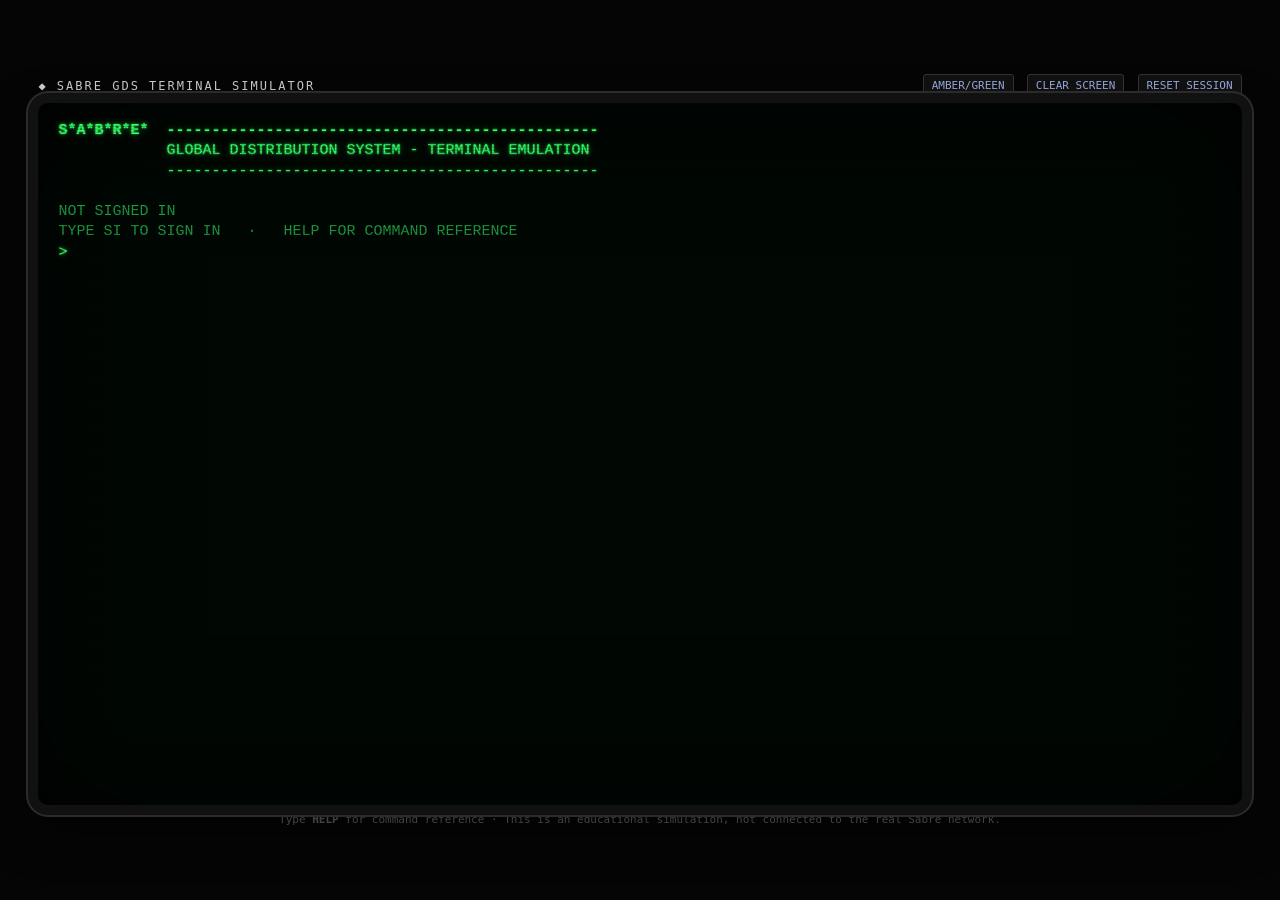
==== index.html @ 2cba6221 "created GDS project" ====
<!DOCTYPE html>
<html lang="en">
<head>
<meta charset="UTF-8">
<title>SABRE GDS Terminal Simulator</title>
<link rel="stylesheet" href="style.css">
</head>
<body>
<div id="shell">
  <div id="bar">
    <span class="title">◆ SABRE GDS TERMINAL SIMULATOR</span>
    <span>
      <button id="btnAmber">AMBER/GREEN</button>
      <button id="btnClear">CLEAR SCREEN</button>
      <button id="btnReset">RESET SESSION</button>
    </span>
  </div>
  <div id="crt">
    <div id="screen">
      <div id="output"></div>
      <div id="inputrow">
        <span id="prompt">&gt;</span>
        <input id="cmdline" type="text" autocomplete="off" autocapitalize="off" spellcheck="false" />
      </div>
    </div>
  </div>
  <div id="hint">Type <b>HELP</b> for command reference · This is an educational simulation, not connected to the real Sabre network.</div>
</div>

<script src="script.js"></script>
</body>
</html>
---- style.css ----
:root{
  --fg: #33ff66;
  --fg-dim: #1c9e42;
  --bg: #000804;
  --glow: 0 0 2px rgba(51,255,102,.9), 0 0 6px rgba(51,255,102,.5);
}
*{box-sizing:border-box;}
html,body{
  height:100%; margin:0; padding:0;
  background:#050505;
  font-family: 'Courier New', 'IBM Plex Mono', Consolas, monospace;
}
#shell{
  --panel-w: min(1400px, 94vw);
  display:flex; flex-direction:column; align-items:center;
  justify-content:center; height:100%; padding:18px;
}
#bar{
  width:100%; max-width:var(--panel-w);
  display:flex; align-items:center; justify-content:space-between;
  color:#888; font-size:12px; margin-bottom:6px;
  font-family: Consolas, monospace;
}
#bar .title{color:#ccc; letter-spacing:2px;}
#bar button{
  background:#111; color:#9ad; border:1px solid #333; border-radius:3px;
  font-size:11px; padding:4px 8px; margin-left:6px; cursor:pointer;
  font-family:inherit;
}
#bar button:hover{background:#1a1a1a;}
#crt{
  width:100%; max-width:var(--panel-w); height:min(78vh, 860px); min-height:420px;
  background: var(--bg);
  border-radius: 10px;
  box-shadow: 0 0 0 10px #111, 0 0 0 12px #2b2b2b, 0 20px 50px rgba(0,0,0,.6);
  position:relative; overflow:hidden;
}
#crt.amber{ --fg:#ffb000; --fg-dim:#a06a00; --glow: 0 0 2px rgba(255,176,0,.9), 0 0 6px rgba(255,176,0,.5); }
#crt::after{
  content:""; position:absolute; inset:0; pointer-events:none;
  background: repeating-linear-gradient(
    to bottom, rgba(0,0,0,0) 0px, rgba(0,0,0,0) 1px,
    rgba(0,0,0,.18) 2px, rgba(0,0,0,.18) 3px
  );
  mix-blend-mode:multiply;
}
#crt::before{
  content:""; position:absolute; inset:0; pointer-events:none;
  box-shadow: inset 0 0 60px rgba(0,0,0,.65), inset 0 0 140px rgba(0,0,0,.5);
  border-radius:10px;
}
#screen{
  position:absolute; inset:0; padding:18px 20px;
  overflow-y:auto; overflow-x:hidden;
  color:var(--fg); text-shadow: var(--glow);
  font-size:15px; line-height:1.35;
}
#screen::-webkit-scrollbar{ width:8px; }
#screen::-webkit-scrollbar-thumb{ background:#143; border-radius:4px; }
.line{ white-space:pre-wrap; word-break:break-word; min-height:1.35em; }
.line.dim{ color:var(--fg-dim); text-shadow:none; }
.line.echo{ color:var(--fg); opacity:.85; }
.line.err{ color:#ff5555; text-shadow:0 0 4px rgba(255,80,80,.6); }
.line.hd{ color:var(--fg); font-weight:bold; }
#inputrow{ display:flex; align-items:center; }
#prompt{ color:var(--fg); margin-right:6px; text-shadow:var(--glow); }
#cmdline{
  flex:1; background:transparent; border:none; outline:none;
  color:var(--fg); text-shadow:var(--glow);
  font-family:inherit; font-size:15px; caret-color:var(--fg);
}
#hint{
  width:100%; max-width:var(--panel-w); color:#666; font-size:11px; margin-top:8px;
  font-family:Consolas,monospace; text-align:center;
}
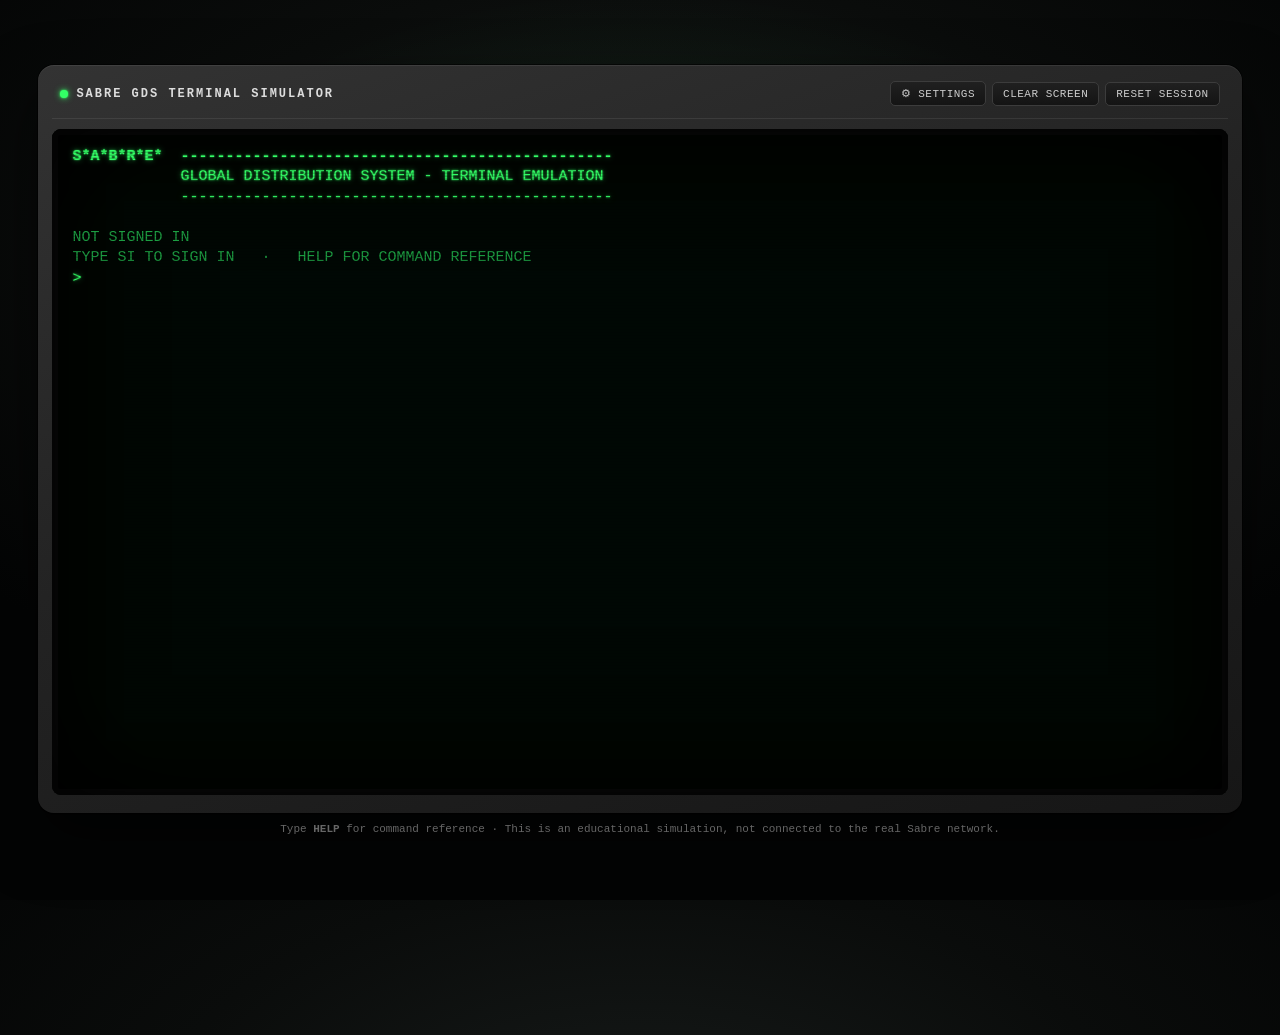
==== commit 4df10f00: "Redesign UI shell and replace color toggle with settings panel Unify the top bar and screen into a s" ====
--- a/index.html
+++ b/index.html
@@ -6,25 +6,76 @@
 <link rel="stylesheet" href="style.css">
 </head>
 <body>
-<div id="shell">
-  <div id="bar">
-    <span class="title">◆ SABRE GDS TERMINAL SIMULATOR</span>
-    <span>
-      <button id="btnAmber">AMBER/GREEN</button>
-      <button id="btnClear">CLEAR SCREEN</button>
-      <button id="btnReset">RESET SESSION</button>
-    </span>
-  </div>
-  <div id="crt">
-    <div id="screen">
-      <div id="output"></div>
-      <div id="inputrow">
-        <span id="prompt">&gt;</span>
-        <input id="cmdline" type="text" autocomplete="off" autocapitalize="off" spellcheck="false" />
+<div id="shell" data-theme="green" data-glow="med" data-fontsize="md">
+  <div id="housing">
+    <div id="bar">
+      <span class="title"><span class="led"></span> SABRE GDS TERMINAL SIMULATOR</span>
+      <span class="toolbtns">
+        <button id="btnSettings" title="Display settings">&#9881; SETTINGS</button>
+        <button id="btnClear">CLEAR SCREEN</button>
+        <button id="btnReset">RESET SESSION</button>
+      </span>
+    </div>
+    <div id="crt">
+      <div id="screen">
+        <div id="output"></div>
+        <div id="inputrow">
+          <span id="prompt">&gt;</span>
+          <input id="cmdline" type="text" autocomplete="off" autocapitalize="off" spellcheck="false" />
+        </div>
       </div>
     </div>
   </div>
-  <div id="hint">Type <b>HELP</b> for command reference · This is an educational simulation, not connected to the real Sabre network.</div>
+  <div id="hint">Type <b>HELP</b> for command reference &middot; This is an educational simulation, not connected to the real Sabre network.</div>
+</div>
+
+<div id="settingsPanel" class="panel hidden" role="dialog" aria-label="Display settings">
+  <div class="panel-head">
+    <span>DISPLAY SETTINGS</span>
+    <button id="btnCloseSettings" class="iconbtn" aria-label="Close settings">&#10005;</button>
+  </div>
+  <div class="panel-body">
+    <div class="setting-group">
+      <label>COLOR THEME</label>
+      <div class="swatches" id="themeSwatches">
+        <button class="swatch" data-theme="green" style="--sw:#33ff66">GREEN</button>
+        <button class="swatch" data-theme="amber" style="--sw:#ffb000">AMBER</button>
+        <button class="swatch" data-theme="ice" style="--sw:#5fe1ff">ICE</button>
+        <button class="swatch" data-theme="paper" style="--sw:#e8e8e8">PAPER</button>
+      </div>
+    </div>
+    <div class="setting-group">
+      <label>SCANLINES</label>
+      <div class="segmented" data-setting="scanlines">
+        <button data-value="on">ON</button>
+        <button data-value="off">OFF</button>
+      </div>
+    </div>
+    <div class="setting-group">
+      <label>SCREEN GLOW</label>
+      <div class="segmented" data-setting="glow">
+        <button data-value="off">OFF</button>
+        <button data-value="low">LOW</button>
+        <button data-value="med">MED</button>
+        <button data-value="high">HIGH</button>
+      </div>
+    </div>
+    <div class="setting-group">
+      <label>SCREEN CURVATURE</label>
+      <div class="segmented" data-setting="vignette">
+        <button data-value="on">ON</button>
+        <button data-value="off">OFF</button>
+      </div>
+    </div>
+    <div class="setting-group">
+      <label>TEXT SIZE</label>
+      <div class="segmented" data-setting="fontSize">
+        <button data-value="sm">S</button>
+        <button data-value="md">M</button>
+        <button data-value="lg">L</button>
+      </div>
+    </div>
+  </div>
 </div>
 
 <script src="script.js"></script>
--- a/style.css
+++ b/style.css
@@ -1,41 +1,107 @@
 :root{
-  --fg: #33ff66;
-  --fg-dim: #1c9e42;
-  --bg: #000804;
-  --glow: 0 0 2px rgba(51,255,102,.9), 0 0 6px rgba(51,255,102,.5);
+  --panel-w: min(1400px, 94vw);
 }
 *{box-sizing:border-box;}
 html,body{
   height:100%; margin:0; padding:0;
-  background:#050505;
   font-family: 'Courier New', 'IBM Plex Mono', Consolas, monospace;
 }
+body{
+  background:
+    radial-gradient(ellipse 70% 55% at 50% 28%, #171b1a 0%, #0a0c0b 55%, #030404 100%);
+  min-height:100%;
+}
+
+/* ---------- theme tokens ---------- */
+#shell[data-theme="green"]{ --fg:#33ff66; --fg-dim:#1c9e42; --fg-rgb:51,255,102; }
+#shell[data-theme="amber"]{ --fg:#ffb000; --fg-dim:#a06a00; --fg-rgb:255,176,0; }
+#shell[data-theme="ice"]  { --fg:#5fe1ff; --fg-dim:#2a7f96; --fg-rgb:95,225,255; }
+#shell[data-theme="paper"]{ --fg:#eaeaea; --fg-dim:#8a8a8a; --fg-rgb:234,234,234; }
+
+/* glow intensity */
+#shell[data-glow="off"]{ --glow: none; }
+#shell[data-glow="low"]{ --glow: 0 0 1px rgba(var(--fg-rgb),.7); }
+#shell[data-glow="med"]{ --glow: 0 0 2px rgba(var(--fg-rgb),.9), 0 0 6px rgba(var(--fg-rgb),.5); }
+#shell[data-glow="high"]{ --glow: 0 0 3px rgba(var(--fg-rgb),1), 0 0 10px rgba(var(--fg-rgb),.7), 0 0 18px rgba(var(--fg-rgb),.35); }
+
+/* ---------- page shell ---------- */
 #shell{
-  --panel-w: min(1400px, 94vw);
+  position:relative;
   display:flex; flex-direction:column; align-items:center;
-  justify-content:center; height:100%; padding:18px;
-}
+  justify-content:center; min-height:100%; padding:32px 18px;
+}
+#shell::before{
+  content:""; position:absolute; inset:-15% -5%; z-index:0; pointer-events:none;
+  background: radial-gradient(ellipse 55% 42% at 50% 40%, rgba(var(--fg-rgb),.10), rgba(var(--fg-rgb),0) 70%);
+  transition: background .5s ease;
+}
+
+/* ---------- housing (unifies bar + screen into one appliance) ---------- */
+#housing{
+  position:relative; z-index:1;
+  width:100%; max-width:var(--panel-w);
+  background: linear-gradient(160deg, #333 0%, #232323 45%, #161616 100%);
+  border-radius:16px;
+  padding:14px 14px 18px;
+  box-shadow:
+    0 1px 0 rgba(255,255,255,.07) inset,
+    0 0 0 1px rgba(0,0,0,.6),
+    0 25px 60px rgba(0,0,0,.55),
+    0 2px 0 rgba(0,0,0,.4);
+}
+
 #bar{
-  width:100%; max-width:var(--panel-w);
   display:flex; align-items:center; justify-content:space-between;
-  color:#888; font-size:12px; margin-bottom:6px;
+  padding:2px 8px 12px;
+  margin-bottom:10px;
+  border-bottom:1px solid rgba(255,255,255,.08);
+  color:#999; font-size:12px;
   font-family: Consolas, monospace;
 }
-#bar .title{color:#ccc; letter-spacing:2px;}
+#bar .title{
+  display:flex; align-items:center; gap:8px;
+  color:#ddd; letter-spacing:2px; font-weight:600;
+}
+.led{
+  width:8px; height:8px; border-radius:50%; display:inline-block;
+  background: rgb(var(--fg-rgb));
+  box-shadow: 0 0 6px rgba(var(--fg-rgb),.9), 0 0 2px rgba(var(--fg-rgb),1);
+  transition: background .4s ease, box-shadow .4s ease;
+}
+.toolbtns{ display:flex; align-items:center; }
 #bar button{
-  background:#111; color:#9ad; border:1px solid #333; border-radius:3px;
-  font-size:11px; padding:4px 8px; margin-left:6px; cursor:pointer;
-  font-family:inherit;
-}
-#bar button:hover{background:#1a1a1a;}
+  background: linear-gradient(#202020,#141414);
+  color:#ccc; border:1px solid #3c3c3c; border-radius:5px;
+  font-size:11px; padding:5px 10px; margin-left:6px; cursor:pointer;
+  letter-spacing:.5px; font-family:inherit;
+  transition: background .15s ease, border-color .15s ease, color .15s ease, box-shadow .15s ease;
+}
+#bar button:hover{ background:linear-gradient(#262626,#191919); border-color:#555; color:#fff; }
+#bar button:active{ transform:translateY(1px); }
+#bar button.active{
+  background:rgba(var(--fg-rgb),.14); border-color:rgba(var(--fg-rgb),.6); color:rgb(var(--fg-rgb));
+  box-shadow:0 0 8px rgba(var(--fg-rgb),.35);
+}
+
+/* ---------- screen ---------- */
 #crt{
-  width:100%; max-width:var(--panel-w); height:min(78vh, 860px); min-height:420px;
-  background: var(--bg);
-  border-radius: 10px;
-  box-shadow: 0 0 0 10px #111, 0 0 0 12px #2b2b2b, 0 20px 50px rgba(0,0,0,.6);
+  width:100%; height:min(74vh, 820px); min-height:400px;
+  background: #000804;
+  border-radius:9px;
+  box-shadow:
+    inset 0 0 0 6px #0a0a0a,
+    inset 0 0 45px rgba(0,0,0,.75),
+    inset 0 0 100px rgba(0,0,0,.55);
   position:relative; overflow:hidden;
-}
-#crt.amber{ --fg:#ffb000; --fg-dim:#a06a00; --glow: 0 0 2px rgba(255,176,0,.9), 0 0 6px rgba(255,176,0,.5); }
+  animation: flicker-in .5s ease-out;
+}
+@keyframes flicker-in{
+  0%{ opacity:0; }
+  8%{ opacity:.6; }
+  12%{ opacity:.15; }
+  20%{ opacity:.8; }
+  100%{ opacity:1; }
+}
 #crt::after{
   content:""; position:absolute; inset:0; pointer-events:none;
   background: repeating-linear-gradient(
@@ -43,33 +109,99 @@
     rgba(0,0,0,.18) 2px, rgba(0,0,0,.18) 3px
   );
   mix-blend-mode:multiply;
-}
+  transition: opacity .2s ease;
+}
+#shell.scanlines-off #crt::after{ opacity:0; }
 #crt::before{
   content:""; position:absolute; inset:0; pointer-events:none;
   box-shadow: inset 0 0 60px rgba(0,0,0,.65), inset 0 0 140px rgba(0,0,0,.5);
-  border-radius:10px;
-}
+  border-radius:9px;
+  transition: box-shadow .2s ease;
+}
+#shell.vignette-off #crt::before{ box-shadow:none; }
+
 #screen{
   position:absolute; inset:0; padding:18px 20px;
   overflow-y:auto; overflow-x:hidden;
   color:var(--fg); text-shadow: var(--glow);
   font-size:15px; line-height:1.35;
-}
+  transition: color .3s ease, text-shadow .3s ease;
+}
+#shell[data-fontsize="sm"] #screen{ font-size:13px; }
+#shell[data-fontsize="md"] #screen{ font-size:15px; }
+#shell[data-fontsize="lg"] #screen{ font-size:17px; }
+
 #screen::-webkit-scrollbar{ width:8px; }
-#screen::-webkit-scrollbar-thumb{ background:#143; border-radius:4px; }
+#screen::-webkit-scrollbar-thumb{ background:rgba(var(--fg-rgb),.25); border-radius:4px; }
+
 .line{ white-space:pre-wrap; word-break:break-word; min-height:1.35em; }
 .line.dim{ color:var(--fg-dim); text-shadow:none; }
 .line.echo{ color:var(--fg); opacity:.85; }
 .line.err{ color:#ff5555; text-shadow:0 0 4px rgba(255,80,80,.6); }
 .line.hd{ color:var(--fg); font-weight:bold; }
+
 #inputrow{ display:flex; align-items:center; }
 #prompt{ color:var(--fg); margin-right:6px; text-shadow:var(--glow); }
 #cmdline{
   flex:1; background:transparent; border:none; outline:none;
   color:var(--fg); text-shadow:var(--glow);
-  font-family:inherit; font-size:15px; caret-color:var(--fg);
-}
+  font-family:inherit; font-size:inherit; caret-color:var(--fg);
+}
+#shell[data-fontsize="sm"] #cmdline{ font-size:13px; }
+#shell[data-fontsize="md"] #cmdline{ font-size:15px; }
+#shell[data-fontsize="lg"] #cmdline{ font-size:17px; }
+
 #hint{
-  width:100%; max-width:var(--panel-w); color:#666; font-size:11px; margin-top:8px;
+  position:relative; z-index:1;
+  width:100%; max-width:var(--panel-w); color:#666; font-size:11px; margin-top:10px;
   font-family:Consolas,monospace; text-align:center;
 }
+
+/* ---------- settings panel ---------- */
+.panel{
+  position:fixed; z-index:50; width:280px;
+  background: linear-gradient(160deg,#1e1e1e,#141414);
+  border:1px solid #3c3c3c; border-radius:10px;
+  box-shadow: 0 20px 50px rgba(0,0,0,.6), 0 0 0 1px rgba(255,255,255,.04) inset;
+  color:#ddd; font-size:12px; font-family:Consolas,monospace;
+  overflow:hidden;
+}
+.panel.hidden{ display:none; }
+.panel-head{
+  display:flex; justify-content:space-between; align-items:center;
+  padding:10px 12px; background:rgba(255,255,255,.03);
+  border-bottom:1px solid #333; letter-spacing:1px; font-weight:600; color:#eee;
+}
+.iconbtn{ background:none; border:none; color:#999; cursor:pointer; font-size:13px; padding:2px 4px; }
+.iconbtn:hover{ color:#fff; }
+.panel-body{ padding:14px 12px; display:flex; flex-direction:column; gap:14px; }
+.setting-group label{
+  display:block; font-size:10px; color:#888; letter-spacing:1px; margin-bottom:6px;
+}
+.swatches{ display:flex; gap:8px; }
+.swatch{
+  flex:1; padding:8px 4px; border-radius:6px; border:1px solid #3c3c3c;
+  background:#111; color:#bbb; font-size:9px; letter-spacing:.5px; cursor:pointer;
+  display:flex; flex-direction:column; align-items:center; gap:5px;
+  font-family:inherit; transition: border-color .15s ease, background .15s ease;
+}
+.swatch::before{
+  content:""; width:14px; height:14px; border-radius:50%;
+  background:var(--sw); box-shadow:0 0 6px var(--sw);
+}
+.swatch:hover{ border-color:#666; }
+.swatch.active{ border-color:var(--sw); background:rgba(255,255,255,.05); color:#fff; }
+
+.segmented{ display:flex; border:1px solid #3c3c3c; border-radius:6px; overflow:hidden; }
+.segmented button{
+  flex:1; background:#111; color:#999; border:none; padding:7px 0;
+  font-size:10px; cursor:pointer; font-family:inherit; letter-spacing:.5px;
+  transition: background .15s ease, color .15s ease;
+}
+.segmented button + button{ border-left:1px solid #3c3c3c; }
+.segmented button:hover{ background:#1a1a1a; color:#ccc; }
+.segmented button.active{ background:#2b2b2b; color:#fff; }
+
+@media (max-width: 560px){
+  .panel{ width:min(280px, 92vw); }
+}
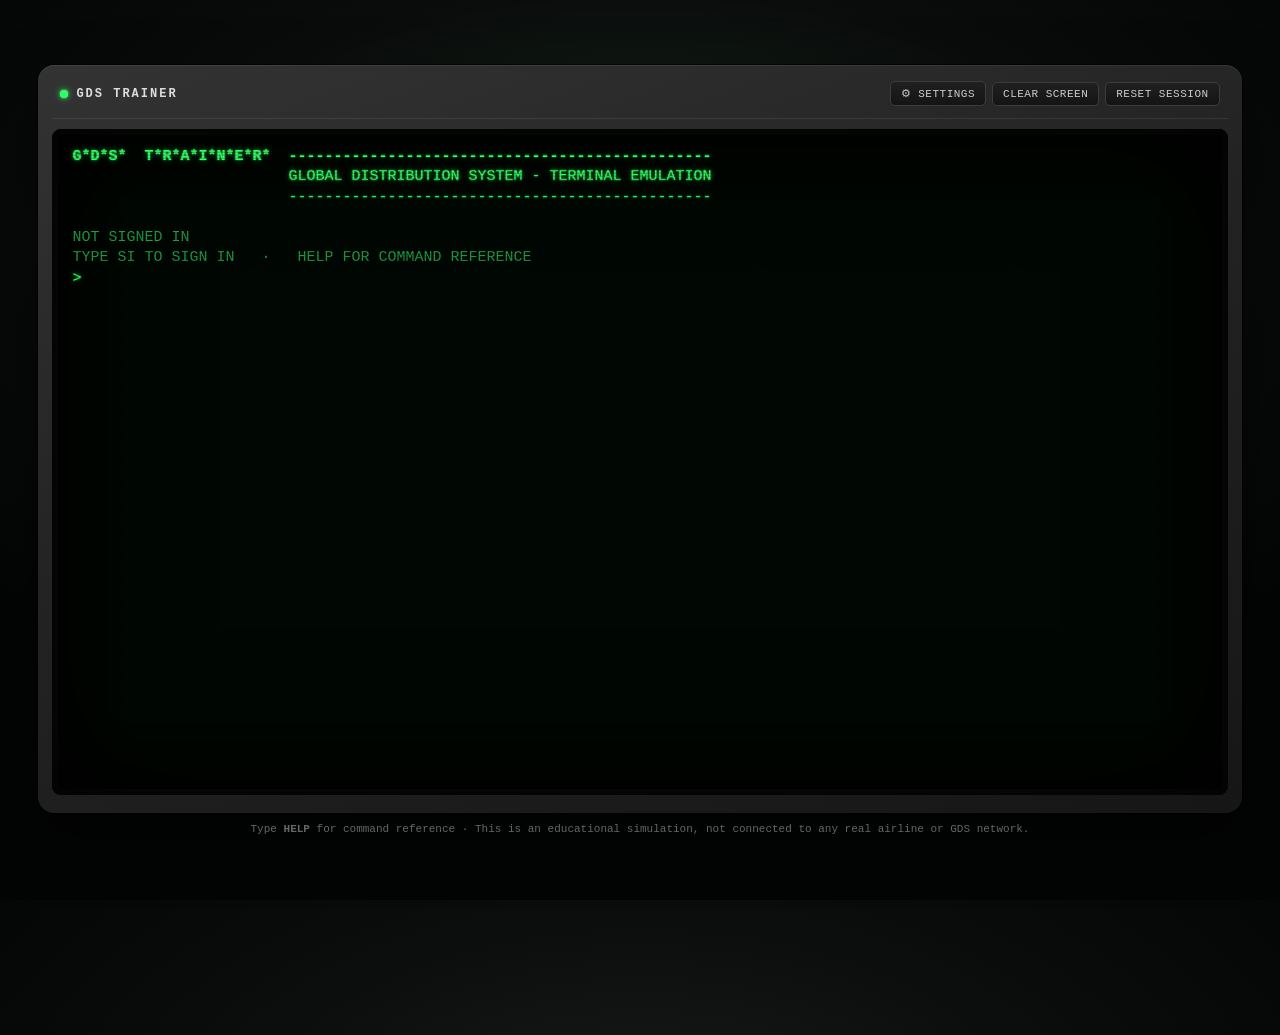
==== commit 2d7d8808: "added cli app, rebranded" ====
--- a/index.html
+++ b/index.html
@@ -2,14 +2,14 @@
 <html lang="en">
 <head>
 <meta charset="UTF-8">
-<title>SABRE GDS Terminal Simulator</title>
+<title>GDS Trainer</title>
 <link rel="stylesheet" href="style.css">
 </head>
 <body>
 <div id="shell" data-theme="green" data-glow="med" data-fontsize="md">
   <div id="housing">
     <div id="bar">
-      <span class="title"><span class="led"></span> SABRE GDS TERMINAL SIMULATOR</span>
+      <span class="title"><span class="led"></span> GDS TRAINER</span>
       <span class="toolbtns">
         <button id="btnSettings" title="Display settings">&#9881; SETTINGS</button>
         <button id="btnClear">CLEAR SCREEN</button>
@@ -26,7 +26,7 @@
       </div>
     </div>
   </div>
-  <div id="hint">Type <b>HELP</b> for command reference &middot; This is an educational simulation, not connected to the real Sabre network.</div>
+  <div id="hint">Type <b>HELP</b> for command reference &middot; This is an educational simulation, not connected to any real airline or GDS network.</div>
 </div>
 
 <div id="settingsPanel" class="panel hidden" role="dialog" aria-label="Display settings">
@@ -78,6 +78,7 @@
   </div>
 </div>
 
+<script src="airports.js"></script>
 <script src="script.js"></script>
 </body>
 </html>
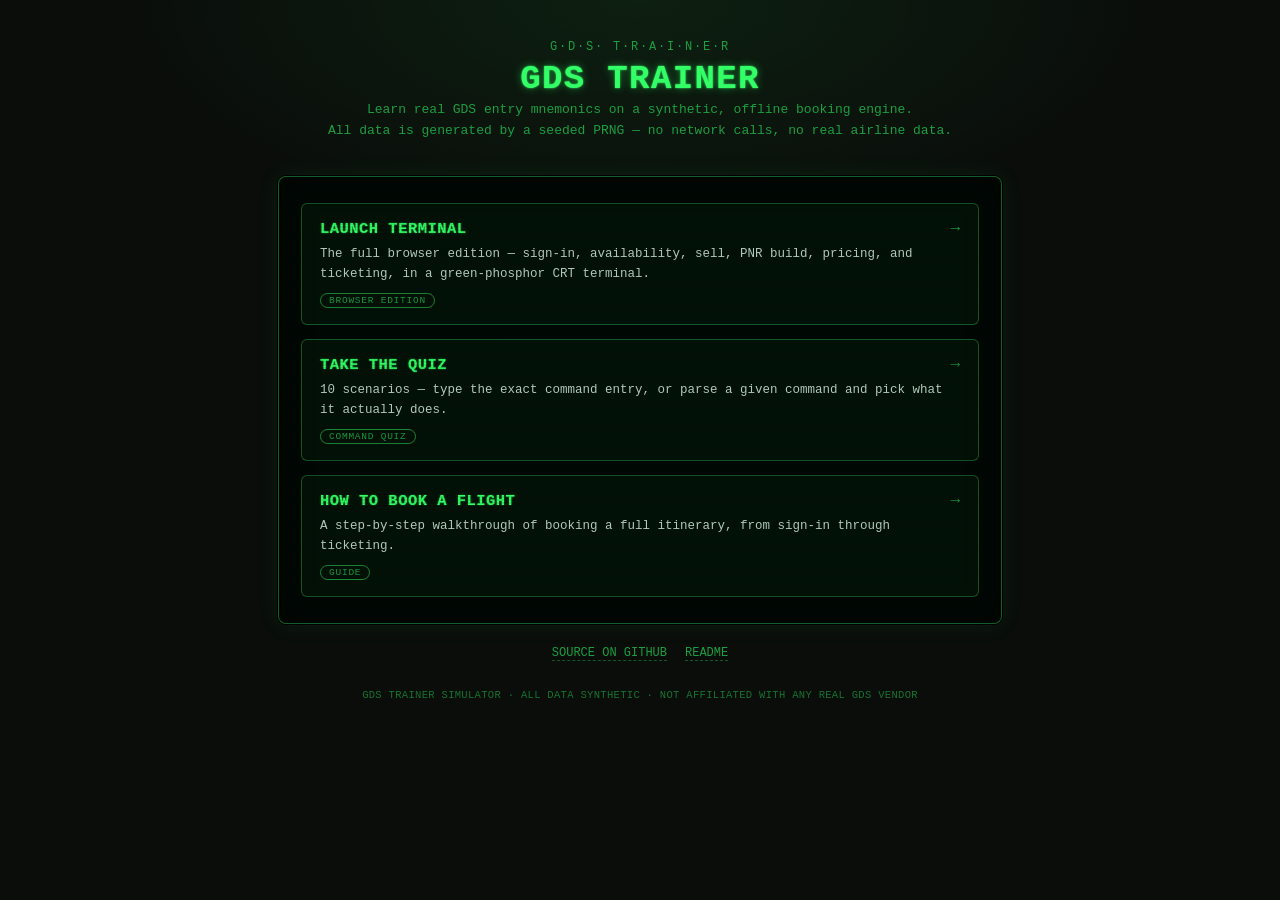
==== commit ae1a2ec7: "Add landing page linking to the terminal, quiz, and booking guide" ====
--- a/index.html
+++ b/index.html
@@ -1,84 +1,94 @@
-<!DOCTYPE html>
+<!doctype html>
 <html lang="en">
 <head>
 <meta charset="UTF-8">
+<meta name="viewport" content="width=device-width, initial-scale=1">
 <title>GDS Trainer</title>
-<link rel="stylesheet" href="style.css">
+<meta name="description" content="A CRT-terminal GDS simulator for learning real airline booking mnemonics — browser and CLI editions, synthetic data, no real GDS connection.">
+<style>
+  :root{ --fg:#33ff66; --fg-dim:#1c9e42; --fg-rgb:51,255,102; }
+  *{ box-sizing:border-box; }
+  html,body{
+    margin:0; min-height:100%;
+    background:#0a0d0a;
+    background-image: radial-gradient(ellipse 60% 45% at 50% 0%, rgba(var(--fg-rgb),.08), rgba(var(--fg-rgb),0) 70%);
+    color:var(--fg);
+    font-family:'Courier New','IBM Plex Mono',Consolas,monospace;
+  }
+  #wrap{ max-width:760px; margin:0 auto; padding:40px 18px 60px; }
+
+  .wordmark{ letter-spacing:.15em; font-size:12px; color:var(--fg-dim); text-align:center; }
+  h1.title{
+    text-align:center; margin:6px 0 2px; font-size:34px; letter-spacing:.04em;
+    text-shadow:0 0 2px rgba(var(--fg-rgb),.9), 0 0 8px rgba(var(--fg-rgb),.45);
+  }
+  p.sub{ text-align:center; color:var(--fg-dim); font-size:13px; margin:0 0 34px; line-height:1.6; }
+
+  .screen{
+    background:#000804; border:1px solid rgba(var(--fg-rgb),.35); border-radius:8px;
+    box-shadow: 0 0 0 1px #000, 0 0 30px rgba(0,0,0,.6) inset, 0 0 24px rgba(var(--fg-rgb),.08);
+    padding:26px 22px; position:relative; overflow:hidden;
+  }
+  .screen::before{
+    content:''; position:absolute; inset:0; pointer-events:none; opacity:.5;
+    background:repeating-linear-gradient(to bottom, rgba(0,0,0,0) 0px, rgba(0,0,0,0) 1px, rgba(0,0,0,.35) 2px, rgba(0,0,0,0) 3px);
+  }
+
+  .cards{ display:flex; flex-direction:column; gap:14px; }
+  a.card{
+    display:block; text-decoration:none; color:var(--fg);
+    background:rgba(var(--fg-rgb),.04); border:1px solid rgba(var(--fg-rgb),.3);
+    border-radius:6px; padding:16px 18px; transition:background .15s,border-color .15s;
+  }
+  a.card:hover{ background:rgba(var(--fg-rgb),.12); border-color:rgba(var(--fg-rgb),.7); }
+  a.card .cardhead{ display:flex; align-items:center; justify-content:space-between; }
+  a.card .cardtitle{ font-size:15.5px; font-weight:bold; letter-spacing:.03em; text-shadow:0 0 2px rgba(var(--fg-rgb),.6); }
+  a.card .arrow{ color:var(--fg-dim); }
+  a.card .carddesc{ font-size:12.5px; color:#cfe8d9; opacity:.85; margin-top:6px; line-height:1.6; }
+  a.card .cardtag{
+    display:inline-block; font-size:9.5px; letter-spacing:.08em; text-transform:uppercase;
+    border:1px solid rgba(var(--fg-rgb),.5); border-radius:10px; padding:1px 8px; margin-top:9px; color:var(--fg-dim);
+  }
+
+  .links{ display:flex; justify-content:center; gap:18px; margin-top:22px; font-size:12px; }
+  .links a{ color:var(--fg-dim); text-decoration:none; border-bottom:1px dashed rgba(var(--fg-rgb),.3); }
+  .links a:hover{ color:var(--fg); border-bottom-color:var(--fg); }
+
+  footer{ text-align:center; color:var(--fg-dim); font-size:10.5px; margin-top:26px; opacity:.7; letter-spacing:.03em; line-height:1.7; }
+</style>
 </head>
 <body>
-<div id="shell" data-theme="green" data-glow="med" data-fontsize="md">
-  <div id="housing">
-    <div id="bar">
-      <span class="title"><span class="led"></span> GDS TRAINER</span>
-      <span class="toolbtns">
-        <button id="btnSettings" title="Display settings">&#9881; SETTINGS</button>
-        <button id="btnClear">CLEAR SCREEN</button>
-        <button id="btnReset">RESET SESSION</button>
-      </span>
-    </div>
-    <div id="crt">
-      <div id="screen">
-        <div id="output"></div>
-        <div id="inputrow">
-          <span id="prompt">&gt;</span>
-          <input id="cmdline" type="text" autocomplete="off" autocapitalize="off" spellcheck="false" />
-        </div>
-      </div>
+<div id="wrap">
+  <div class="wordmark">G&middot;D&middot;S&middot; T&middot;R&middot;A&middot;I&middot;N&middot;E&middot;R</div>
+  <h1 class="title">GDS TRAINER</h1>
+  <p class="sub">Learn real GDS entry mnemonics on a synthetic, offline booking engine.<br>All data is generated by a seeded PRNG — no network calls, no real airline data.</p>
+
+  <div class="screen">
+    <div class="cards">
+      <a class="card" href="web/index.html">
+        <div class="cardhead"><span class="cardtitle">LAUNCH TERMINAL</span><span class="arrow">&rarr;</span></div>
+        <div class="carddesc">The full browser edition — sign-in, availability, sell, PNR build, pricing, and ticketing, in a green-phosphor CRT terminal.</div>
+        <span class="cardtag">Browser Edition</span>
+      </a>
+      <a class="card" href="quiz/index.html">
+        <div class="cardhead"><span class="cardtitle">TAKE THE QUIZ</span><span class="arrow">&rarr;</span></div>
+        <div class="carddesc">10 scenarios — type the exact command entry, or parse a given command and pick what it actually does.</div>
+        <span class="cardtag">Command Quiz</span>
+      </a>
+      <a class="card" href="docs/GDS-TRAINER-BOOKING-GUIDE.html">
+        <div class="cardhead"><span class="cardtitle">HOW TO BOOK A FLIGHT</span><span class="arrow">&rarr;</span></div>
+        <div class="carddesc">A step-by-step walkthrough of booking a full itinerary, from sign-in through ticketing.</div>
+        <span class="cardtag">Guide</span>
+      </a>
     </div>
   </div>
-  <div id="hint">Type <b>HELP</b> for command reference &middot; This is an educational simulation, not connected to any real airline or GDS network.</div>
+
+  <div class="links">
+    <a href="https://github.com/mattkup1/GDS-Simulator">SOURCE ON GITHUB</a>
+    <a href="https://github.com/mattkup1/GDS-Simulator#readme">README</a>
+  </div>
+
+  <footer>GDS TRAINER SIMULATOR &middot; ALL DATA SYNTHETIC &middot; NOT AFFILIATED WITH ANY REAL GDS VENDOR</footer>
 </div>
-
-<div id="settingsPanel" class="panel hidden" role="dialog" aria-label="Display settings">
-  <div class="panel-head">
-    <span>DISPLAY SETTINGS</span>
-    <button id="btnCloseSettings" class="iconbtn" aria-label="Close settings">&#10005;</button>
-  </div>
-  <div class="panel-body">
-    <div class="setting-group">
-      <label>COLOR THEME</label>
-      <div class="swatches" id="themeSwatches">
-        <button class="swatch" data-theme="green" style="--sw:#33ff66">GREEN</button>
-        <button class="swatch" data-theme="amber" style="--sw:#ffb000">AMBER</button>
-        <button class="swatch" data-theme="ice" style="--sw:#5fe1ff">ICE</button>
-        <button class="swatch" data-theme="paper" style="--sw:#e8e8e8">PAPER</button>
-      </div>
-    </div>
-    <div class="setting-group">
-      <label>SCANLINES</label>
-      <div class="segmented" data-setting="scanlines">
-        <button data-value="on">ON</button>
-        <button data-value="off">OFF</button>
-      </div>
-    </div>
-    <div class="setting-group">
-      <label>SCREEN GLOW</label>
-      <div class="segmented" data-setting="glow">
-        <button data-value="off">OFF</button>
-        <button data-value="low">LOW</button>
-        <button data-value="med">MED</button>
-        <button data-value="high">HIGH</button>
-      </div>
-    </div>
-    <div class="setting-group">
-      <label>SCREEN CURVATURE</label>
-      <div class="segmented" data-setting="vignette">
-        <button data-value="on">ON</button>
-        <button data-value="off">OFF</button>
-      </div>
-    </div>
-    <div class="setting-group">
-      <label>TEXT SIZE</label>
-      <div class="segmented" data-setting="fontSize">
-        <button data-value="sm">S</button>
-        <button data-value="md">M</button>
-        <button data-value="lg">L</button>
-      </div>
-    </div>
-  </div>
-</div>
-
-<script src="airports.js"></script>
-<script src="script.js"></script>
 </body>
 </html>
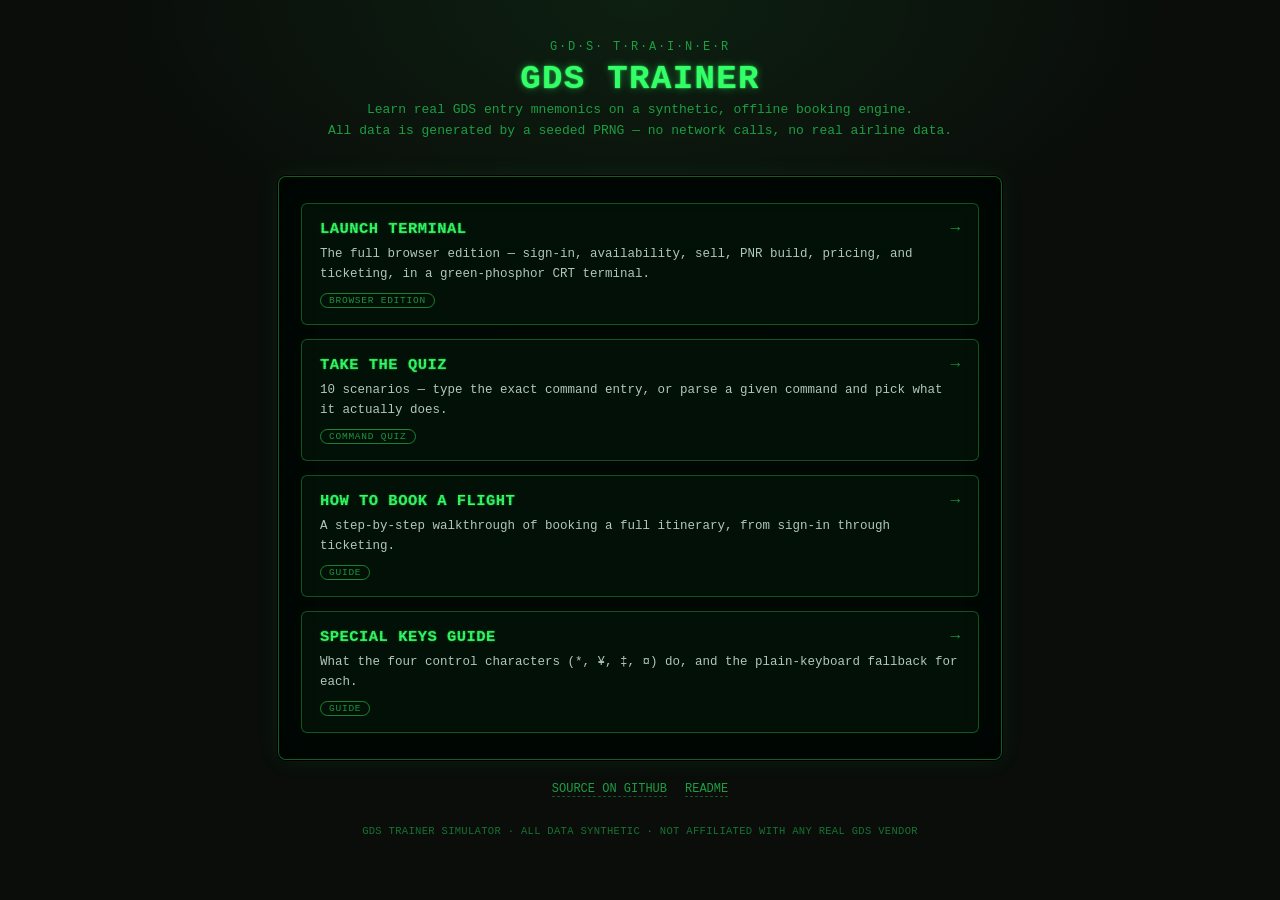
==== commit 07bc8522: "Add classic-GDS special keys: change key, command chaining, partial displays - Change key (¤, fallba" ====
--- a/index.html
+++ b/index.html
@@ -80,12 +80,17 @@
         <div class="carddesc">A step-by-step walkthrough of booking a full itinerary, from sign-in through ticketing.</div>
         <span class="cardtag">Guide</span>
       </a>
+      <a class="card" href="docs/SPECIAL-KEYS-GUIDE.html">
+        <div class="cardhead"><span class="cardtitle">SPECIAL KEYS GUIDE</span><span class="arrow">&rarr;</span></div>
+        <div class="carddesc">What the four control characters (*, ¥, ‡, ¤) do, and the plain-keyboard fallback for each.</div>
+        <span class="cardtag">Guide</span>
+      </a>
     </div>
   </div>
 
   <div class="links">
-    <a href="https://github.com/mattkup1/GDS-Simulator">SOURCE ON GITHUB</a>
-    <a href="https://github.com/mattkup1/GDS-Simulator#readme">README</a>
+    <a href="https://github.com/mattkup1/GDS-Trainer">SOURCE ON GITHUB</a>
+    <a href="https://github.com/mattkup1/GDS-Trainer#readme">README</a>
   </div>
 
   <footer>GDS TRAINER SIMULATOR &middot; ALL DATA SYNTHETIC &middot; NOT AFFILIATED WITH ANY REAL GDS VENDOR</footer>
